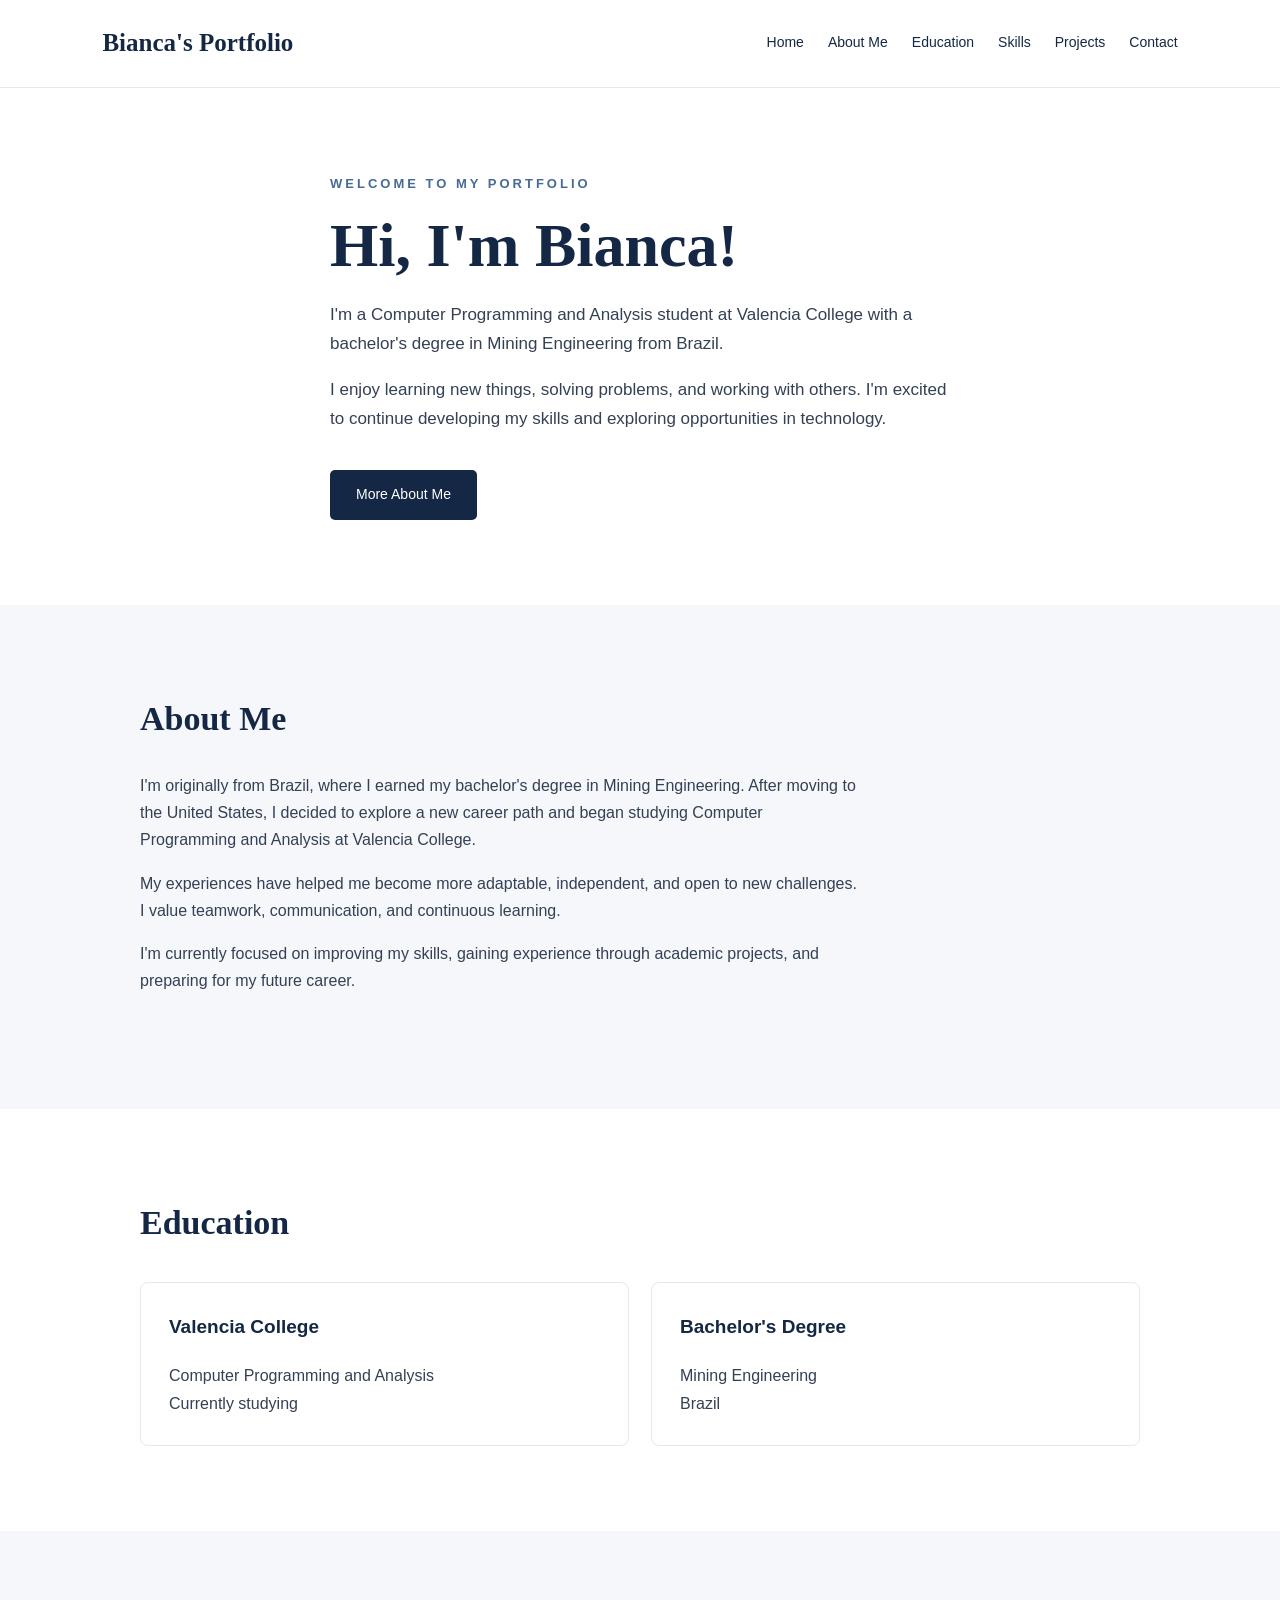
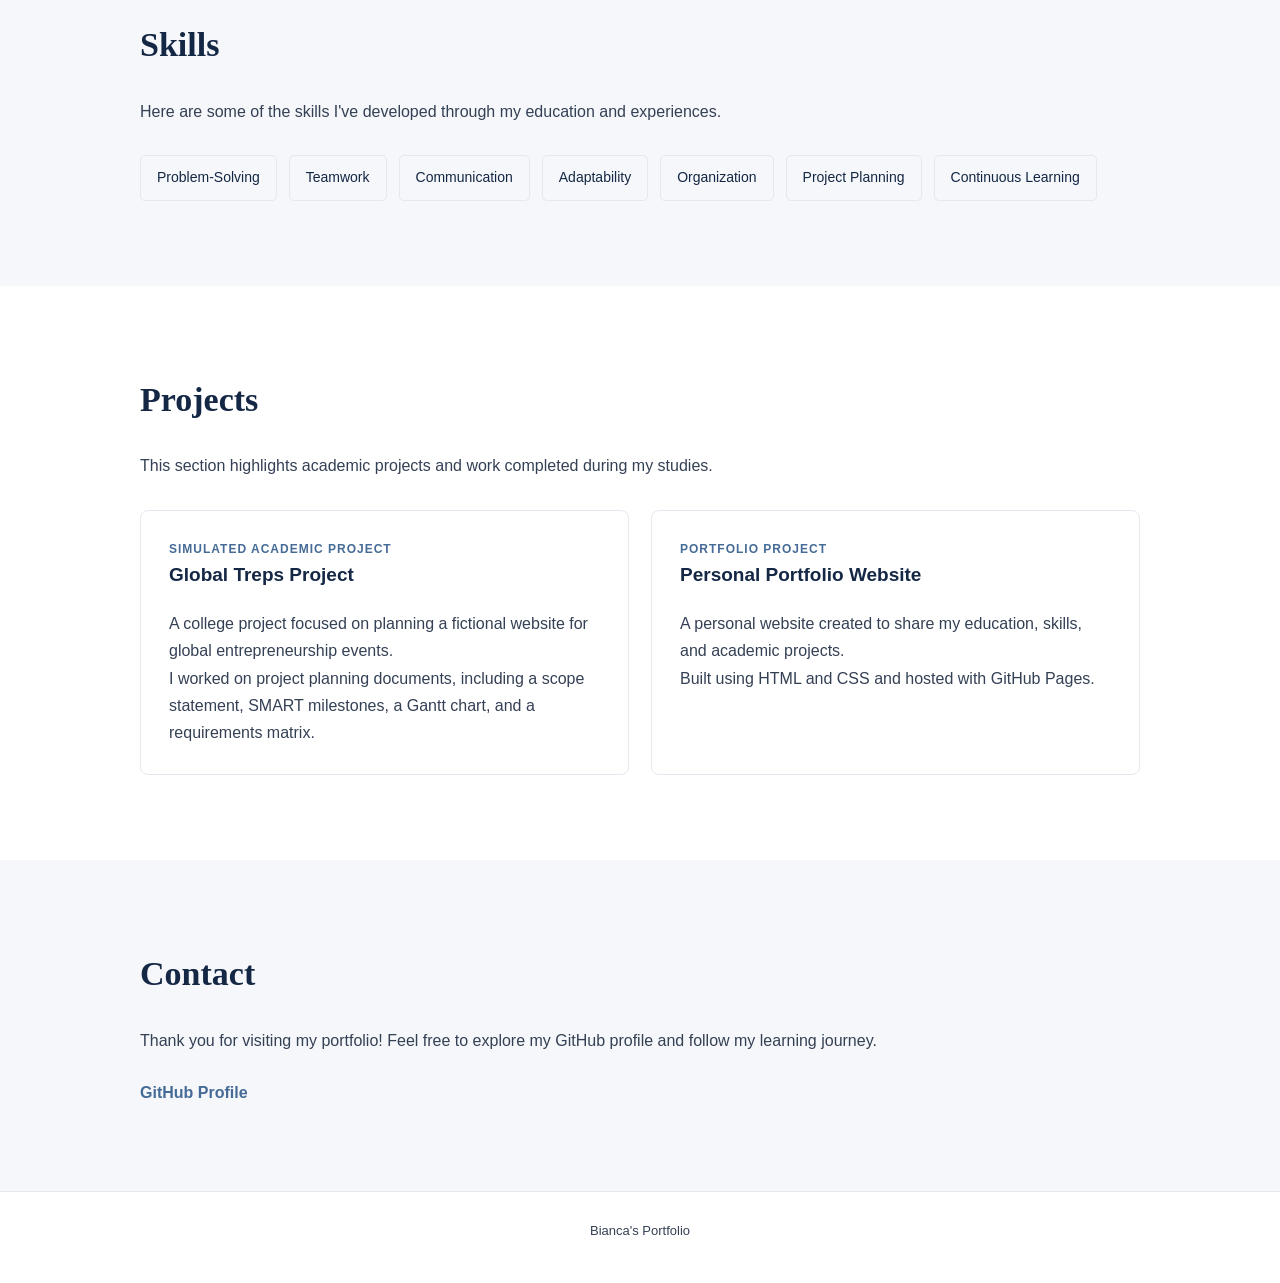
==== index.html @ 0ae82743 "Create index.html" ====
<!DOCTYPE html>
<html lang="en">
<head>
  <meta charset="UTF-8">
  <meta name="viewport" content="width=device-width, initial-scale=1.0">
  <meta name="description" content="Bianca's personal portfolio">
  <title>Bianca's Portfolio</title>

  <style>
    :root {
      --navy: #142744;
      --blue: #456b96;
      --light: #f5f7fa;
      --text: #344054;
      --border: #e4e8ef;
    }

    * {
      box-sizing: border-box;
    }

    html {
      scroll-behavior: smooth;
    }

    body {
      margin: 0;
      font-family: Arial, Helvetica, sans-serif;
      color: var(--text);
      background: white;
      line-height: 1.7;
    }

    header {
      background: white;
      border-bottom: 1px solid var(--border);
      padding: 22px 8%;
    }

    nav {
      max-width: 1100px;
      margin: auto;
      display: flex;
      justify-content: space-between;
      align-items: center;
      flex-wrap: wrap;
      gap: 20px;
    }

    .logo {
      font-family: Georgia, serif;
      font-size: 25px;
      font-weight: bold;
      color: var(--navy);
      text-decoration: none;
    }

    .nav-links {
      display: flex;
      flex-wrap: wrap;
      gap: 24px;
    }

    .nav-links a {
      color: var(--navy);
      text-decoration: none;
      font-size: 14px;
    }

    .nav-links a:hover {
      color: var(--blue);
    }

    section {
      padding: 85px 8%;
    }

    .container {
      max-width: 1000px;
      margin: auto;
    }

    .hero {
      min-height: 490px;
      display: flex;
      align-items: center;
    }

    .hero-content {
      max-width: 720px;
    }

    .eyebrow {
      color: var(--blue);
      font-size: 13px;
      font-weight: bold;
      letter-spacing: 3px;
      text-transform: uppercase;
    }

    h1, h2, h3 {
      color: var(--navy);
    }

    h1, h2 {
      font-family: Georgia, serif;
    }

    h1 {
      font-size: clamp(38px, 6vw, 62px);
      line-height: 1.15;
      margin: 15px 0 20px;
    }

    h2 {
      font-size: 34px;
      margin: 0 0 24px;
    }

    h3 {
      margin-top: 0;
      font-size: 19px;
    }

    p {
      margin-top: 0;
    }

    .hero p {
      font-size: 17px;
      max-width: 620px;
    }

    .button {
      display: inline-block;
      margin-top: 20px;
      padding: 13px 26px;
      background: var(--navy);
      color: white;
      text-decoration: none;
      border-radius: 5px;
      font-size: 14px;
      transition: background 0.2s;
    }

    .button:hover {
      background: var(--blue);
    }

    .alternate {
      background: var(--light);
    }

    .section-intro {
      max-width: 720px;
      margin-bottom: 30px;
    }

    .cards {
      display: grid;
      grid-template-columns: repeat(auto-fit, minmax(240px, 1fr));
      gap: 22px;
      margin-top: 30px;
    }

    .card {
      background: white;
      border: 1px solid var(--border);
      border-radius: 8px;
      padding: 28px;
    }

    .card p {
      margin-bottom: 0;
    }

    .tag-list {
      display: flex;
      flex-wrap: wrap;
      gap: 12px;
      margin-top: 25px;
    }

    .tag {
      background: var(--light);
      border: 1px solid var(--border);
      padding: 10px 16px;
      border-radius: 5px;
      color: var(--navy);
      font-size: 14px;
    }

    .project-label {
      font-size: 12px;
      color: var(--blue);
      text-transform: uppercase;
      letter-spacing: 1px;
      font-weight: bold;
    }

    .contact-links {
      display: flex;
      flex-wrap: wrap;
      gap: 20px;
      margin-top: 25px;
    }

    .contact-links a {
      color: var(--blue);
      font-weight: bold;
      text-decoration: none;
    }

    .contact-links a:hover {
      text-decoration: underline;
    }

    footer {
      text-align: center;
      padding: 28px;
      border-top: 1px solid var(--border);
      font-size: 13px;
    }

    @media (max-width: 600px) {
      header {
        padding: 20px 6%;
      }

      section {
        padding: 65px 6%;
      }

      .hero {
        min-height: auto;
        padding-top: 95px;
        padding-bottom: 95px;
      }

      .nav-links {
        gap: 14px;
      }

      .nav-links a {
        font-size: 13px;
      }

      h2 {
        font-size: 29px;
      }
    }
  </style>
</head>

<body>

  <!-- NAVIGATION -->
  <header>
    <nav>
      <a href="#home" class="logo">Bianca's Portfolio</a>

      <div class="nav-links">
        <a href="#home">Home</a>
        <a href="#about">About Me</a>
        <a href="#education">Education</a>
        <a href="#skills">Skills</a>
        <a href="#projects">Projects</a>
        <a href="#contact">Contact</a>
      </div>
    </nav>
  </header>

  <main>

    <!-- HOME -->
    <section id="home" class="hero">
      <div class="container">
        <div class="hero-content">
          <div class="eyebrow">Welcome to my portfolio</div>

          <h1>Hi, I'm Bianca!</h1>

          <p>
            I'm a Computer Programming and Analysis student
            at Valencia College with a bachelor's degree
            in Mining Engineering from Brazil.
          </p>

          <p>
            I enjoy learning new things, solving problems,
            and working with others. I'm excited to continue
            developing my skills and exploring opportunities
            in technology.
          </p>

          <a href="#about" class="button">
            More About Me
          </a>
        </div>
      </div>
    </section>

    <!-- ABOUT ME -->
    <section id="about" class="alternate">
      <div class="container">
        <h2>About Me</h2>

        <div class="section-intro">
          <p>
            I'm originally from Brazil, where I earned
            my bachelor's degree in Mining Engineering.
            After moving to the United States, I decided
            to explore a new career path and began studying
            Computer Programming and Analysis at
            Valencia College.
          </p>

          <p>
            My experiences have helped me become more
            adaptable, independent, and open to new
            challenges. I value teamwork, communication,
            and continuous learning.
          </p>

          <p>
            I'm currently focused on improving my skills,
            gaining experience through academic projects,
            and preparing for my future career.
          </p>
        </div>
      </div>
    </section>

    <!-- EDUCATION -->
    <section id="education">
      <div class="container">
        <h2>Education</h2>

        <div class="cards">

          <div class="card">
            <h3>Valencia College</h3>
            <p>
              Computer Programming and Analysis
            </p>
            <p>
              Currently studying
            </p>
          </div>

          <div class="card">
            <h3>Bachelor's Degree</h3>
            <p>
              Mining Engineering
            </p>
            <p>
              Brazil
            </p>
          </div>

        </div>
      </div>
    </section>

    <!-- SKILLS -->
    <section id="skills" class="alternate">
      <div class="container">
        <h2>Skills</h2>

        <p class="section-intro">
          Here are some of the skills I've developed
          through my education and experiences.
        </p>

        <div class="tag-list">
          <span class="tag">Problem-Solving</span>
          <span class="tag">Teamwork</span>
          <span class="tag">Communication</span>
          <span class="tag">Adaptability</span>
          <span class="tag">Organization</span>
          <span class="tag">Project Planning</span>
          <span class="tag">Continuous Learning</span>
        </div>
      </div>
    </section>

    <!-- PROJECTS -->
    <section id="projects">
      <div class="container">
        <h2>Projects</h2>

        <p class="section-intro">
          This section highlights academic projects
          and work completed during my studies.
        </p>

        <div class="cards">

          <div class="card">
            <div class="project-label">
              Simulated Academic Project
            </div>

            <h3>Global Treps Project</h3>

            <p>
              A college project focused on planning
              a fictional website for global
              entrepreneurship events.
            </p>

            <p>
              I worked on project planning documents,
              including a scope statement, SMART
              milestones, a Gantt chart, and a
              requirements matrix.
            </p>
          </div>

          <div class="card">
            <div class="project-label">
              Portfolio Project
            </div>

            <h3>Personal Portfolio Website</h3>

            <p>
              A personal website created to share
              my education, skills, and academic projects.
            </p>

            <p>
              Built using HTML and CSS and hosted
              with GitHub Pages.
            </p>
          </div>

        </div>
      </div>
    </section>

    <!-- CONTACT -->
    <section id="contact" class="alternate">
      <div class="container">
        <h2>Contact</h2>

        <p>
          Thank you for visiting my portfolio!
          Feel free to explore my GitHub profile
          and follow my learning journey.
        </p>

        <div class="contact-links">
          <a href="https://github.com/bguimaraesbarrosl"
             target="_blank"
             rel="noopener noreferrer">
            GitHub Profile
          </a>
        </div>
      </div>
    </section>

  </main>

  <!-- FOOTER -->
  <footer>
    <p>Bianca's Portfolio</p>
  </footer>

</body>
</html>
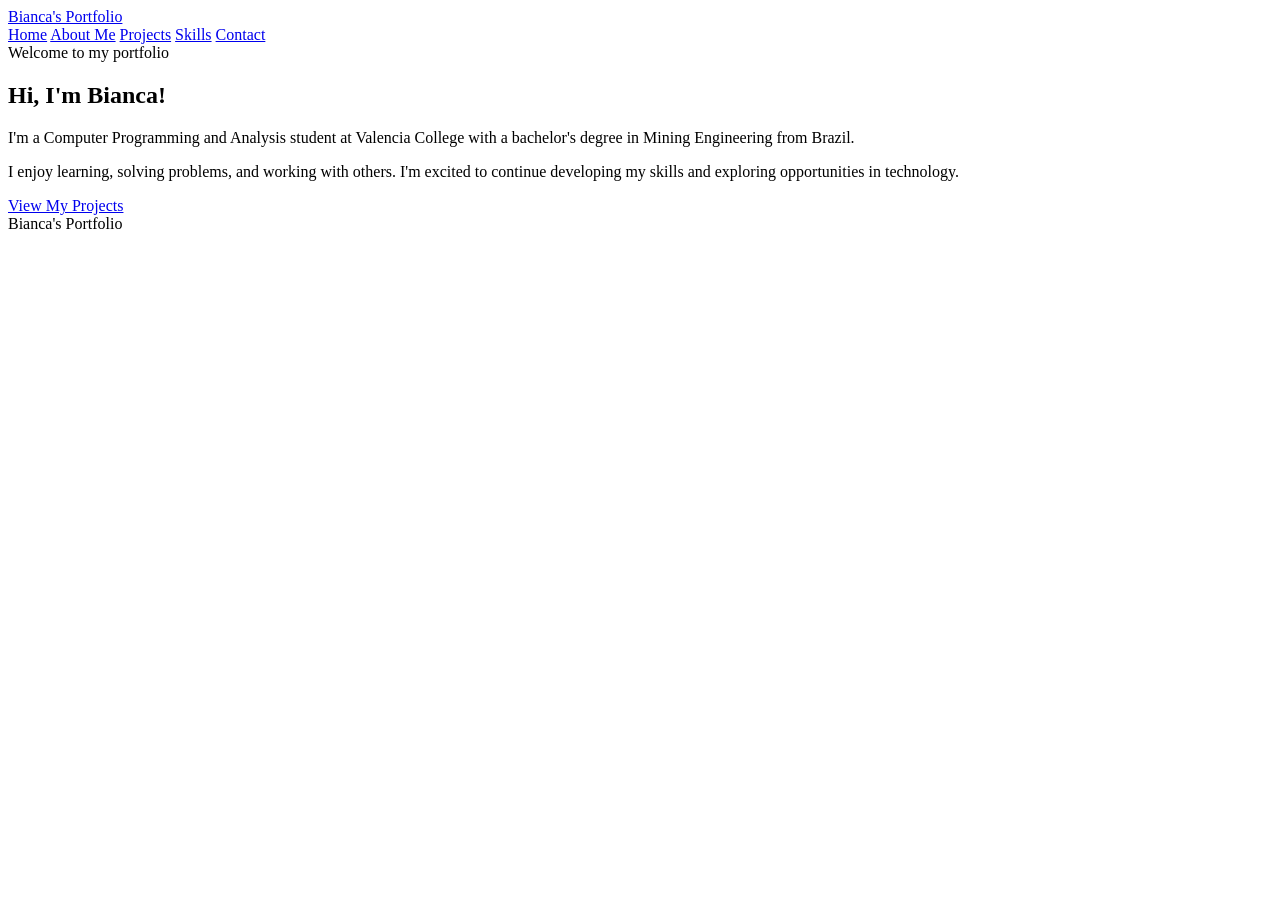
==== commit ed7138ff: "Update index.html" ====
--- a/index.html
+++ b/index.html
@@ -5,468 +5,53 @@
   <meta charset="UTF-8">
   <meta name="viewport" content="width=device-width, initial-scale=1.0">
   <meta name="description" content="Bianca's personal portfolio">
-  <title>Bianca's Portfolio</title>
-
-  <style>
-    :root {
-      --navy: #142744;
-      --blue: #456b96;
-      --light: #f5f7fa;
-      --text: #344054;
-      --border: #e4e8ef;
-    }
-
-    * {
-      box-sizing: border-box;
-    }
-
-    html {
-      scroll-behavior: smooth;
-    }
-
-    body {
-      margin: 0;
-      font-family: Arial, Helvetica, sans-serif;
-      color: var(--text);
-      background: white;
-      line-height: 1.7;
-    }
-
-    header {
-      background: white;
-      border-bottom: 1px solid var(--border);
-      padding: 22px 8%;
-    }
-
-    nav {
-      max-width: 1100px;
-      margin: auto;
-      display: flex;
-      justify-content: space-between;
-      align-items: center;
-      flex-wrap: wrap;
-      gap: 20px;
-    }
-
-    .logo {
-      font-family: Georgia, serif;
-      font-size: 25px;
-      font-weight: bold;
-      color: var(--navy);
-      text-decoration: none;
-    }
-
-    .nav-links {
-      display: flex;
-      flex-wrap: wrap;
-      gap: 24px;
-    }
-
-    .nav-links a {
-      color: var(--navy);
-      text-decoration: none;
-      font-size: 14px;
-    }
-
-    .nav-links a:hover {
-      color: var(--blue);
-    }
-
-    section {
-      padding: 85px 8%;
-    }
-
-    .container {
-      max-width: 1000px;
-      margin: auto;
-    }
-
-    .hero {
-      min-height: 490px;
-      display: flex;
-      align-items: center;
-    }
-
-    .hero-content {
-      max-width: 720px;
-    }
-
-    .eyebrow {
-      color: var(--blue);
-      font-size: 13px;
-      font-weight: bold;
-      letter-spacing: 3px;
-      text-transform: uppercase;
-    }
-
-    h1, h2, h3 {
-      color: var(--navy);
-    }
-
-    h1, h2 {
-      font-family: Georgia, serif;
-    }
-
-    h1 {
-      font-size: clamp(38px, 6vw, 62px);
-      line-height: 1.15;
-      margin: 15px 0 20px;
-    }
-
-    h2 {
-      font-size: 34px;
-      margin: 0 0 24px;
-    }
-
-    h3 {
-      margin-top: 0;
-      font-size: 19px;
-    }
-
-    p {
-      margin-top: 0;
-    }
-
-    .hero p {
-      font-size: 17px;
-      max-width: 620px;
-    }
-
-    .button {
-      display: inline-block;
-      margin-top: 20px;
-      padding: 13px 26px;
-      background: var(--navy);
-      color: white;
-      text-decoration: none;
-      border-radius: 5px;
-      font-size: 14px;
-      transition: background 0.2s;
-    }
-
-    .button:hover {
-      background: var(--blue);
-    }
-
-    .alternate {
-      background: var(--light);
-    }
-
-    .section-intro {
-      max-width: 720px;
-      margin-bottom: 30px;
-    }
-
-    .cards {
-      display: grid;
-      grid-template-columns: repeat(auto-fit, minmax(240px, 1fr));
-      gap: 22px;
-      margin-top: 30px;
-    }
-
-    .card {
-      background: white;
-      border: 1px solid var(--border);
-      border-radius: 8px;
-      padding: 28px;
-    }
-
-    .card p {
-      margin-bottom: 0;
-    }
-
-    .tag-list {
-      display: flex;
-      flex-wrap: wrap;
-      gap: 12px;
-      margin-top: 25px;
-    }
-
-    .tag {
-      background: var(--light);
-      border: 1px solid var(--border);
-      padding: 10px 16px;
-      border-radius: 5px;
-      color: var(--navy);
-      font-size: 14px;
-    }
-
-    .project-label {
-      font-size: 12px;
-      color: var(--blue);
-      text-transform: uppercase;
-      letter-spacing: 1px;
-      font-weight: bold;
-    }
-
-    .contact-links {
-      display: flex;
-      flex-wrap: wrap;
-      gap: 20px;
-      margin-top: 25px;
-    }
-
-    .contact-links a {
-      color: var(--blue);
-      font-weight: bold;
-      text-decoration: none;
-    }
-
-    .contact-links a:hover {
-      text-decoration: underline;
-    }
-
-    footer {
-      text-align: center;
-      padding: 28px;
-      border-top: 1px solid var(--border);
-      font-size: 13px;
-    }
-
-    @media (max-width: 600px) {
-      header {
-        padding: 20px 6%;
-      }
-
-      section {
-        padding: 65px 6%;
-      }
-
-      .hero {
-        min-height: auto;
-        padding-top: 95px;
-        padding-bottom: 95px;
-      }
-
-      .nav-links {
-        gap: 14px;
-      }
-
-      .nav-links a {
-        font-size: 13px;
-      }
-
-      h2 {
-        font-size: 29px;
-      }
-    }
-  </style>
+  <title>Home | Bianca's Portfolio</title>
+  <link rel="stylesheet" href="style.css">
 </head>
 
 <body>
+  <header class="site-header">
+    <nav class="nav">
+      <a class="brand" href="index.html">Bianca's Portfolio</a>
 
-  <!-- NAVIGATION -->
-  <header>
-    <nav>
-      <a href="#home" class="logo">Bianca's Portfolio</a>
-
-      <div class="nav-links">
-        <a href="#home">Home</a>
-        <a href="#about">About Me</a>
-        <a href="#education">Education</a>
-        <a href="#skills">Skills</a>
-        <a href="#projects">Projects</a>
-        <a href="#contact">Contact</a>
+      <div class="links">
+        <a href="index.html" aria-current="page">Home</a>
+        <a href="about.html">About Me</a>
+        <a href="projects.html">Projects</a>
+        <a href="skills.html">Skills</a>
+        <a href="contact.html">Contact</a>
       </div>
     </nav>
   </header>
 
   <main>
+    <section class="hero">
+      <div class="wrap">
+        <div class="eyebrow">Welcome to my portfolio</div>
 
-    <!-- HOME -->
-    <section id="home" class="hero">
-      <div class="container">
-        <div class="hero-content">
-          <div class="eyebrow">Welcome to my portfolio</div>
+        <h1>Hi, I'm Bianca!</h1>
 
-          <h1>Hi, I'm Bianca!</h1>
+        <p class="lead">
+          I'm a Computer Programming and Analysis student
+          at Valencia College with a bachelor's degree
+          in Mining Engineering from Brazil.
+        </p>
 
-          <p>
-            I'm a Computer Programming and Analysis student
-            at Valencia College with a bachelor's degree
-            in Mining Engineering from Brazil.
-          </p>
+        <p class="intro">
+          I enjoy learning, solving problems, and working
+          with others. I'm excited to continue developing
+          my skills and exploring opportunities in technology.
+        </p>
 
-          <p>
-            I enjoy learning new things, solving problems,
-            and working with others. I'm excited to continue
-            developing my skills and exploring opportunities
-            in technology.
-          </p>
-
-          <a href="#about" class="button">
-            More About Me
-          </a>
-        </div>
+        <a class="btn" href="projects.html">
+          View My Projects
+        </a>
       </div>
     </section>
-
-    <!-- ABOUT ME -->
-    <section id="about" class="alternate">
-      <div class="container">
-        <h2>About Me</h2>
-
-        <div class="section-intro">
-          <p>
-            I'm originally from Brazil, where I earned
-            my bachelor's degree in Mining Engineering.
-            After moving to the United States, I decided
-            to explore a new career path and began studying
-            Computer Programming and Analysis at
-            Valencia College.
-          </p>
-
-          <p>
-            My experiences have helped me become more
-            adaptable, independent, and open to new
-            challenges. I value teamwork, communication,
-            and continuous learning.
-          </p>
-
-          <p>
-            I'm currently focused on improving my skills,
-            gaining experience through academic projects,
-            and preparing for my future career.
-          </p>
-        </div>
-      </div>
-    </section>
-
-    <!-- EDUCATION -->
-    <section id="education">
-      <div class="container">
-        <h2>Education</h2>
-
-        <div class="cards">
-
-          <div class="card">
-            <h3>Valencia College</h3>
-            <p>
-              Computer Programming and Analysis
-            </p>
-            <p>
-              Currently studying
-            </p>
-          </div>
-
-          <div class="card">
-            <h3>Bachelor's Degree</h3>
-            <p>
-              Mining Engineering
-            </p>
-            <p>
-              Brazil
-            </p>
-          </div>
-
-        </div>
-      </div>
-    </section>
-
-    <!-- SKILLS -->
-    <section id="skills" class="alternate">
-      <div class="container">
-        <h2>Skills</h2>
-
-        <p class="section-intro">
-          Here are some of the skills I've developed
-          through my education and experiences.
-        </p>
-
-        <div class="tag-list">
-          <span class="tag">Problem-Solving</span>
-          <span class="tag">Teamwork</span>
-          <span class="tag">Communication</span>
-          <span class="tag">Adaptability</span>
-          <span class="tag">Organization</span>
-          <span class="tag">Project Planning</span>
-          <span class="tag">Continuous Learning</span>
-        </div>
-      </div>
-    </section>
-
-    <!-- PROJECTS -->
-    <section id="projects">
-      <div class="container">
-        <h2>Projects</h2>
-
-        <p class="section-intro">
-          This section highlights academic projects
-          and work completed during my studies.
-        </p>
-
-        <div class="cards">
-
-          <div class="card">
-            <div class="project-label">
-              Simulated Academic Project
-            </div>
-
-            <h3>Global Treps Project</h3>
-
-            <p>
-              A college project focused on planning
-              a fictional website for global
-              entrepreneurship events.
-            </p>
-
-            <p>
-              I worked on project planning documents,
-              including a scope statement, SMART
-              milestones, a Gantt chart, and a
-              requirements matrix.
-            </p>
-          </div>
-
-          <div class="card">
-            <div class="project-label">
-              Portfolio Project
-            </div>
-
-            <h3>Personal Portfolio Website</h3>
-
-            <p>
-              A personal website created to share
-              my education, skills, and academic projects.
-            </p>
-
-            <p>
-              Built using HTML and CSS and hosted
-              with GitHub Pages.
-            </p>
-          </div>
-
-        </div>
-      </div>
-    </section>
-
-    <!-- CONTACT -->
-    <section id="contact" class="alternate">
-      <div class="container">
-        <h2>Contact</h2>
-
-        <p>
-          Thank you for visiting my portfolio!
-          Feel free to explore my GitHub profile
-          and follow my learning journey.
-        </p>
-
-        <div class="contact-links">
-          <a href="https://github.com/bguimaraesbarrosl"
-             target="_blank"
-             rel="noopener noreferrer">
-            GitHub Profile
-          </a>
-        </div>
-      </div>
-    </section>
-
   </main>
 
-  <!-- FOOTER -->
-  <footer>
-    <p>Bianca's Portfolio</p>
+  <footer class="footer">
+    Bianca's Portfolio
   </footer>
-
 </body>
 </html>
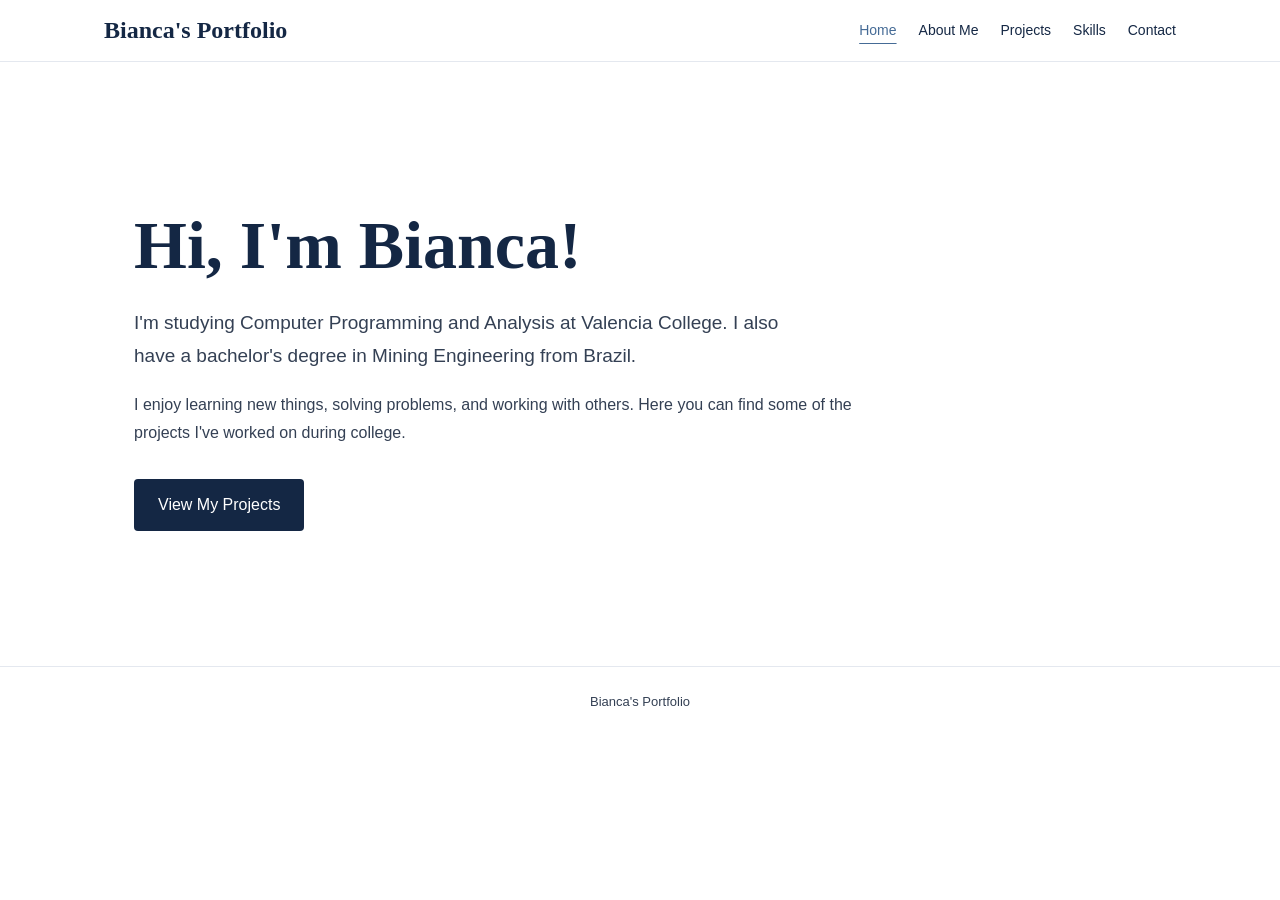
==== commit 275281be: "Update index.html" ====
--- a/index.html
+++ b/index.html
@@ -8,12 +8,10 @@
   <title>Home | Bianca's Portfolio</title>
   <link rel="stylesheet" href="style.css">
 </head>
-
 <body>
   <header class="site-header">
     <nav class="nav">
       <a class="brand" href="index.html">Bianca's Portfolio</a>
-
       <div class="links">
         <a href="index.html" aria-current="page">Home</a>
         <a href="about.html">About Me</a>
@@ -27,31 +25,25 @@
   <main>
     <section class="hero">
       <div class="wrap">
-        <div class="eyebrow">Welcome to my portfolio</div>
-
         <h1>Hi, I'm Bianca!</h1>
 
         <p class="lead">
-          I'm a Computer Programming and Analysis student
-          at Valencia College with a bachelor's degree
-          in Mining Engineering from Brazil.
+          I'm studying Computer Programming and Analysis
+          at Valencia College. I also have a bachelor's
+          degree in Mining Engineering from Brazil.
         </p>
 
         <p class="intro">
-          I enjoy learning, solving problems, and working
-          with others. I'm excited to continue developing
-          my skills and exploring opportunities in technology.
+          I enjoy learning new things, solving problems,
+          and working with others. Here you can find
+          some of the projects I've worked on during college.
         </p>
 
-        <a class="btn" href="projects.html">
-          View My Projects
-        </a>
+        <a class="btn" href="projects.html">View My Projects</a>
       </div>
     </section>
   </main>
 
-  <footer class="footer">
-    Bianca's Portfolio
-  </footer>
+  <footer class="footer">Bianca's Portfolio</footer>
 </body>
 </html>
--- a/style.css
+++ b/style.css
@@ -0,0 +1,227 @@
+
+:root {
+  --navy: #142744;
+  --blue: #456b96;
+  --text: #344054;
+  --line: #e4e8ef;
+  --light: #f7f9fc;
+}
+
+* {
+  box-sizing: border-box;
+}
+
+html {
+  scroll-behavior: smooth;
+}
+
+body {
+  margin: 0;
+  font: 16px/1.75 Arial, Helvetica, sans-serif;
+  color: var(--text);
+  background: #fff;
+}
+
+a {
+  color: var(--blue);
+}
+
+/* FIXED TOP NAVIGATION */
+
+.site-header {
+  position: sticky;
+  top: 0;
+  z-index: 100;
+  background: #fff;
+  border-bottom: 1px solid var(--line);
+}
+
+.nav {
+  max-width: 1120px;
+  margin: auto;
+  padding: 17px 24px;
+  display: flex;
+  align-items: center;
+  justify-content: space-between;
+  gap: 22px;
+  flex-wrap: wrap;
+}
+
+.brand {
+  font: 700 24px Georgia, serif;
+  color: var(--navy);
+  text-decoration: none;
+}
+
+.links {
+  display: flex;
+  gap: 22px;
+  flex-wrap: wrap;
+}
+
+.links a {
+  font-size: 14px;
+  text-decoration: none;
+  color: var(--navy);
+}
+
+.links a:hover,
+.links a[aria-current="page"] {
+  color: var(--blue);
+  text-decoration: underline;
+  text-underline-offset: 8px;
+}
+
+/* GENERAL LAYOUT */
+
+.wrap {
+  max-width: 1060px;
+  margin: auto;
+  padding: 0 24px;
+}
+
+.hero {
+  padding: 125px 0 135px;
+}
+
+.section {
+  padding: 78px 0;
+}
+
+.tint {
+  background: var(--light);
+}
+
+.eyebrow {
+  font-size: 12px;
+  letter-spacing: 2.6px;
+  color: var(--blue);
+  font-weight: 700;
+  text-transform: uppercase;
+}
+
+/* TYPOGRAPHY */
+
+h1,
+h2 {
+  font-family: Georgia, serif;
+  color: var(--navy);
+  line-height: 1.2;
+}
+
+h1 {
+  font-size: clamp(42px, 6vw, 68px);
+  margin: 18px 0;
+}
+
+h2 {
+  font-size: clamp(30px, 4vw, 42px);
+  margin: 10px 0 25px;
+}
+
+h3 {
+  color: var(--navy);
+  margin: 0 0 10px;
+  font-size: 20px;
+}
+
+.lead {
+  font-size: 19px;
+  max-width: 690px;
+}
+
+.intro {
+  max-width: 750px;
+}
+
+/* BUTTONS */
+
+.btn {
+  display: inline-block;
+  background: var(--navy);
+  color: white;
+  text-decoration: none;
+  padding: 12px 24px;
+  border-radius: 4px;
+  margin-top: 16px;
+}
+
+.btn:hover {
+  background: var(--blue);
+}
+
+/* PROJECT AND EDUCATION CARDS */
+
+.cards {
+  display: grid;
+  grid-template-columns:
+    repeat(auto-fit, minmax(270px, 1fr));
+  gap: 22px;
+  margin-top: 32px;
+}
+
+.card {
+  border: 1px solid var(--line);
+  padding: 27px;
+  border-radius: 7px;
+  background: white;
+}
+
+.card p:last-child {
+  margin-bottom: 0;
+}
+
+.label {
+  font-size: 12px;
+  color: var(--blue);
+  letter-spacing: 1px;
+  text-transform: uppercase;
+  font-weight: 700;
+}
+
+/* SKILLS */
+
+.tags {
+  display: flex;
+  flex-wrap: wrap;
+  gap: 12px;
+  margin-top: 24px;
+}
+
+.tag {
+  background: var(--light);
+  border: 1px solid var(--line);
+  border-radius: 5px;
+  padding: 8px 14px;
+  color: var(--navy);
+  font-size: 14px;
+}
+
+/* FOOTER */
+
+.footer {
+  border-top: 1px solid var(--line);
+  padding: 24px;
+  text-align: center;
+  font-size: 13px;
+}
+
+/* MOBILE LAYOUT */
+
+@media (max-width: 650px) {
+  .nav {
+    align-items: flex-start;
+  }
+
+  .links {
+    gap: 12px;
+  }
+
+  .hero {
+    padding: 85px 0;
+  }
+
+  .section {
+    padding: 60px 0;
+  }
+}
